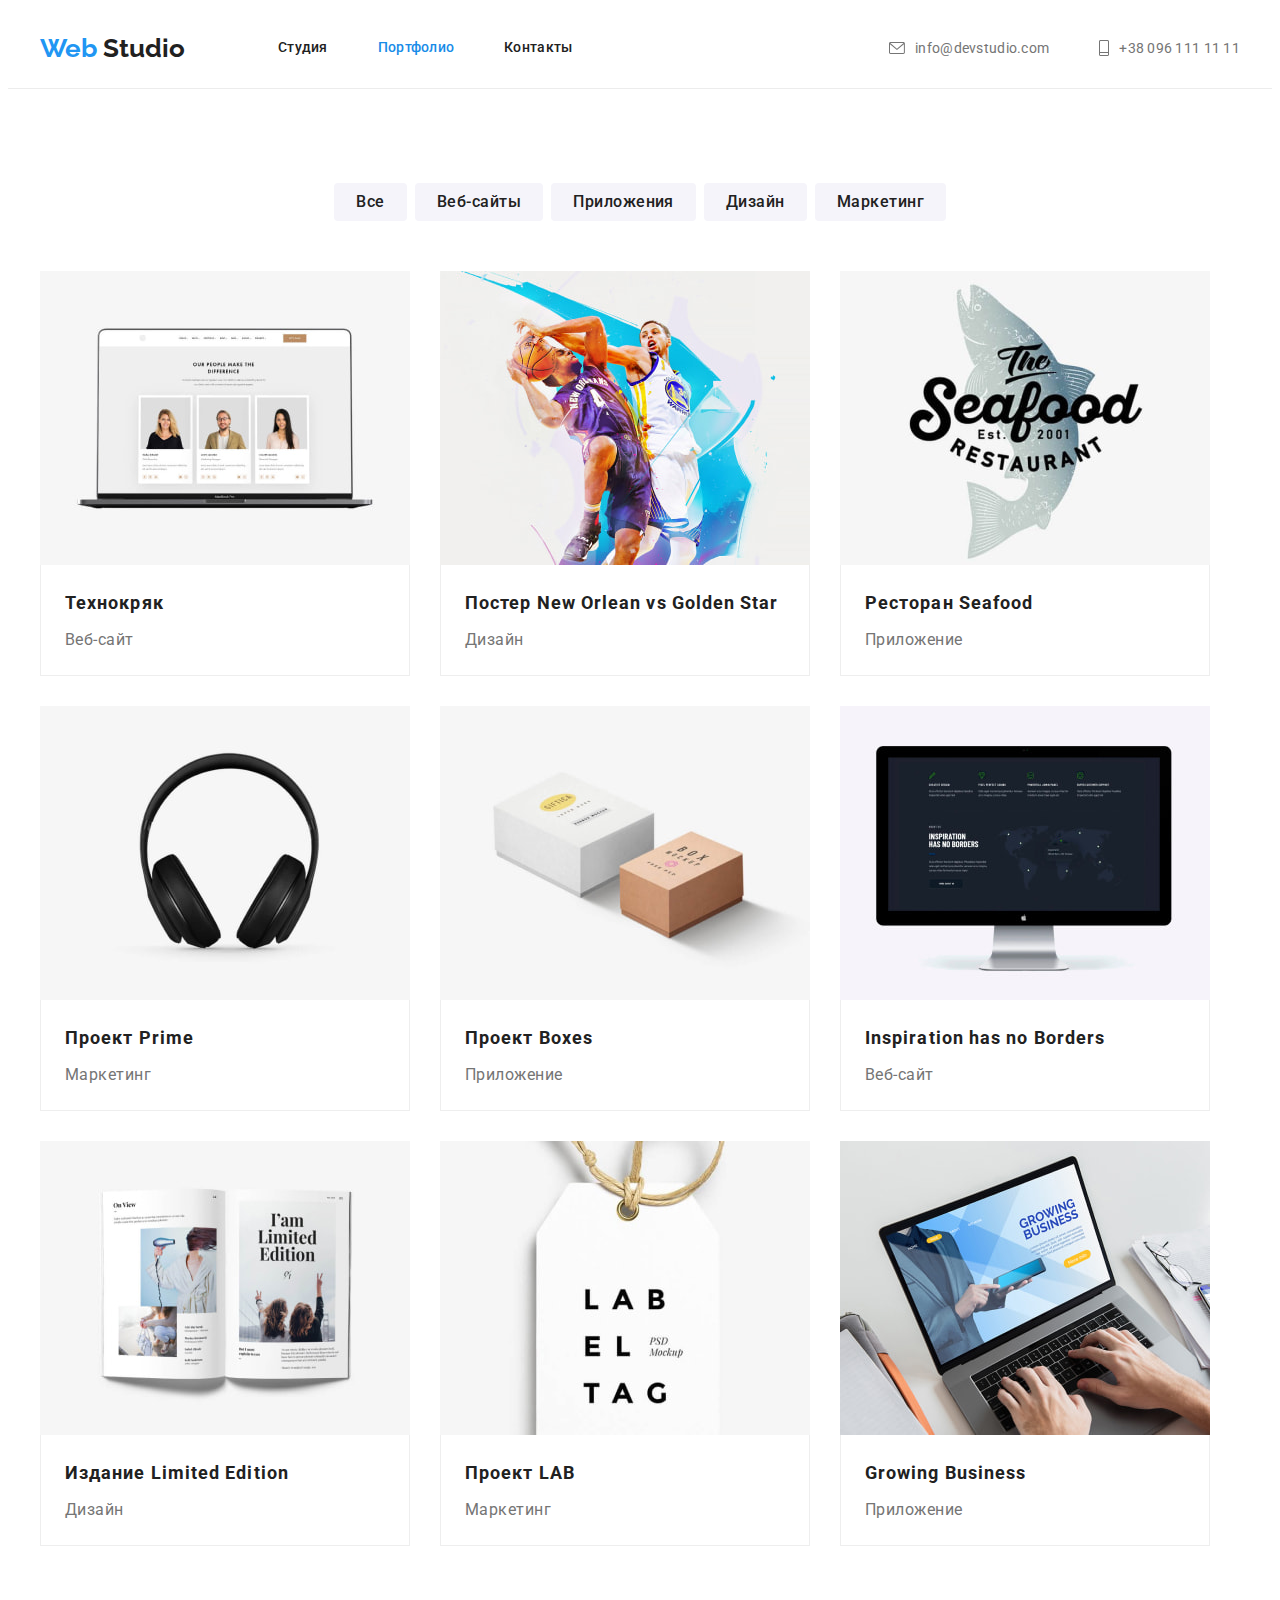
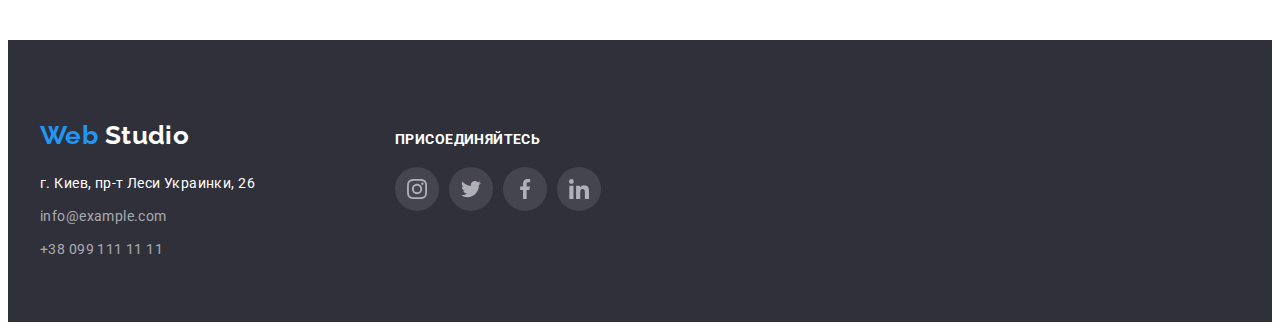
==== portfolio.html @ b0a95724 "copy to portfolio footer and header" ====
<!DOCTYPE html>
<html lang="ru">
	<head>
		<meta charset="UTF-8" />
		<meta http-equiv="X-UA-Compatible" content="IE=edge" />
		<meta name="viewport" content="width=device-width, initial-scale=1.0" />
		<title>Document</title>
		<!-- project fonts -->
		<link rel="preconnect" href="https://fonts.googleapis.com" />
		<link rel="preconnect" href="https://fonts.gstatic.com" crossorigin />
		<link
			href="https://fonts.googleapis.com/css2?family=Raleway:wght@700&family=Roboto:wght@400;500;700;900&display=swap"
			rel="stylesheet"
		/>
		<link
			rel="stylesheet"
			href="https://cdnjs.cloudflare.com/ajax/libs/modern-normalize/1.1.0/modern-normalize.min.css"
			integrity="sha512-wpPYUAdjBVSE4KJnH1VR1HeZfpl1ub8YT/NKx4PuQ5NmX2tKuGu6U/JRp5y+Y8XG2tV+wKQpNHVUX03MfMFn9Q=="
			crossorigin="anonymous"
			referrerpolicy="no-referrer"
		/>
		<link rel="stylesheet" href="./css/styles.css" />
	</head>
	<body>
		<!-- site head -->
		<header class="head">
			<div class="container head-container">
				<nav class="head-base-nav">
					<a class="site-logo" href="/" lang="en">
						Web
						<span class="site-logo-part">Studio</span>
					</a>
					<ul class="navigation">
						<li class="navigation-list"><a class="navigation-links" href="/">Студия</a></li>
						<li class="navigation-list"><a class="navigation-links current" href="./portfolio.html">Портфолио</a></li>
						<li class="navigation-list"><a class="navigation-links" href="#">Контакты</a></li>
					</ul>
				</nav>
				<ul class="head-contacts">
					<li class="head-contacts-list">
						<a class="navigation-contacts" href="mailto:info@devstudio.com">
							<svg class="mail-logo" width="16" height="12">
								<use href="./images/sprite.svg#icon-envelope"></use>
							</svg>
							info@devstudio.com
						</a>
					</li>
					<li class="head-contacts-list">
						<a class="navigation-contacts" href="tel:+380961111111">
							<svg class="phone-icon" width="10" height="16">
								<use href="./images/sprite.svg#icon-phone"></use>
							</svg>
							+38 096 111 11 11
						</a>
					</li>
				</ul>
			</div>
		</header>
		<main>
			<!-- portfolio section -->
			<section class="portfolio section">
				<div class="container">
					<h1 class="portfolio-head" hidden>Портфолио</h1>
					<!-- filter butttons -->
					<ul class="portfolio-button-list">
						<li class="portfolio-buttons"><button class="filter-button" type="button">Все</button></li>
						<li class="portfolio-buttons"><button class="filter-button" type="button">Веб-сайты</button></li>
						<li class="portfolio-buttons"><button class="filter-button" type="button">Приложения</button></li>
						<li class="portfolio-buttons"><button class="filter-button" type="button">Дизайн</button></li>
						<li class="portfolio-buttons"><button class="filter-button" type="button">Маркетинг</button></li>
					</ul>
					<!-- portfolio references -->
					<ul class="portfolio-list">
						<li class="portfolio-item">
							<a class="portfolio-item-box" href="#">
								<div class="Image-styles">
									<img class="portfolio-image" src="./images/portfolio/project-1.jpg" alt="Технокряк" width="370" />
								</div>
								<div class="card-context">
									<h2 class="portfolio-item-head">Технокряк</h2>
									<p class="portfolio-item-class">Веб-сайт</p>
								</div>
							</a>
						</li>
						<li class="portfolio-item">
							<a class="portfolio-item-box" href="#">
								<div class="Image-styles">
									<img
										class="portfolio-image"
										src="./images/portfolio/project-2.jpg"
										alt="Постер New Orlean vs Golden Star"
										width="370"
									/>
								</div>
								<div class="card-context">
									<h2 class="portfolio-item-head">
										Постер
										<span lang="en">New Orlean vs Golden Star</span>
									</h2>
									<p class="portfolio-item-class">Дизайн</p>
								</div>
							</a>
						</li>

						<li class="portfolio-item">
							<a class="portfolio-item-box" href="#">
								<div class="Image-styles">
									<img
										class="portfolio-image"
										src="./images/portfolio/project-3.jpg"
										alt="Ресторан Seafood"
										width="370"
									/>
								</div>
								<div class="card-context">
									<h2 class="portfolio-item-head">
										Ресторан
										<span lang="en">Seafood</span>
									</h2>
									<p class="portfolio-item-class">Приложение</p>
								</div>
							</a>
						</li>
						<li class="portfolio-item">
							<a class="portfolio-item-box" href="#">
								<div class="Image-styles">
									<img class="portfolio-image" src="./images/portfolio/project-4.jpg" alt="Проект Prime" width="370" />
								</div>
								<div class="card-context">
									<h2 class="portfolio-item-head">
										Проект
										<span lang="en">Prime</span>
									</h2>
									<p class="portfolio-item-class">Маркетинг</p>
								</div>
							</a>
						</li>
						<li class="portfolio-item">
							<a class="portfolio-item-box" href="#">
								<div class="Image-styles">
									<img class="portfolio-image" src="./images/portfolio/project-5.jpg" alt="Проект Boxes" width="370" />
								</div>
								<div class="card-context">
									<h2 class="portfolio-item-head">
										Проект
										<span lang="en">Boxes</span>
									</h2>
									<p class="portfolio-item-class">Приложение</p>
								</div>
							</a>
						</li>
						<li class="portfolio-item">
							<a class="portfolio-item-box" href="#">
								<div class="Image-styles">
									<img
										class="portfolio-image"
										src="./images/portfolio/project-6.jpg"
										alt="Inspiration has no Borders"
										width="370"
									/>
								</div>
								<div class="card-context">
									<h2 class="portfolio-item-head" lang="en">Inspiration has no Borders</h2>
									<p class="portfolio-item-class">Веб-сайт</p>
								</div>
							</a>
						</li>
						<li class="portfolio-item">
							<a class="portfolio-item-box" href="#">
								<div class="Image-styles">
									<img
										class="portfolio-image"
										src="./images/portfolio/project-7.jpg"
										alt="Издание Limited Edition"
										width="370"
									/>
								</div>
								<div class="card-context">
									<h2 class="portfolio-item-head">
										Издание
										<span lang="en">Limited Edition</span>
									</h2>
									<p class="portfolio-item-class">Дизайн</p>
								</div>
							</a>
						</li>
						<li class="portfolio-item">
							<a class="portfolio-item-box" href="#">
								<div class="Image-styles">
									<img class="portfolio-image" src="./images/portfolio/project-8.jpg" alt="Проект LAB" width="370" />
								</div>
								<div class="card-context">
									<h2 class="portfolio-item-head">
										Проект
										<span lang="en">LAB</span>
									</h2>
									<p class="portfolio-item-class">Маркетинг</p>
								</div>
							</a>
						</li>
						<li class="portfolio-item">
							<a class="portfolio-item-box" href="#">
								<div class="Image-styles">
									<img
										class="portfolio-image"
										src="./images/portfolio/project-9.jpg"
										alt="Growing Business"
										width="370"
									/>
								</div>
								<div class="card-context">
									<h2 class="portfolio-item-head" lang="en">Growing Business</h2>
									<p class="portfolio-item-class">Приложение</p>
								</div>
							</a>
						</li>
					</ul>
				</div>
			</section>
		</main>
		<!-- footer -->
		<footer class="bottom">
			<div class="container bottom-container">
				<div class="bottom-address">
					<a lang="en" class="bottom-site-logo" href="/">
						Web
						<span class="site-logo-part-2">Studio</span>
					</a>
					<address class="bottom-address">
						<p class="address">г. Киев, пр-т Леси Украинки, 26</p>
						<ul class="bottom-list">
							<li class="bottom-list-mail">
								<a class="bottom-nav-links" href="mailto:info@example.com">info@example.com</a>
							</li>
							<li>
								<a class="bottom-nav-links" href="tel:+380991111111">+38 099 111 11 11</a>
							</li>
						</ul>
					</address>
				</div>
				<div class="bottom-social">
					<h3 class="bottom-social-head">ПРИСОЕДИНЯЙТЕСЬ</h3>
					<ul class="bottom-social-links">
						<li class="team-social-items">
							<a
								class="team-social-link bottom-social-link"
								href="#"
								target="_blanck"
								rel="noopener noreferrer"
								aria-label="иконка Instagramm"
							>
								<svg class="team-social-icon" width="20" height="20">
									<use href="./images/sprite.svg#icon-instagram"></use>
								</svg>
							</a>
						</li>
						<li class="team-social-items">
							<a
								class="team-social-link bottom-social-link"
								href="#"
								target="_blanck"
								rel="noopener noreferrer"
								aria-label="иконка Twitter"
							>
								<svg class="team-social-icon" width="20" height="20">
									<use href="./images/sprite.svg#icon-twitter"></use>
								</svg>
							</a>
						</li>
						<li class="team-social-items">
							<a
								class="team-social-link bottom-social-link"
								href="#"
								target="_blanck"
								rel="noopener noreferrer"
								aria-label="иконка Facebook"
							>
								<svg class="team-social-icon" width="20" height="20">
									<use href="./images/sprite.svg#icon-facebook"></use>
								</svg>
							</a>
						</li>
						<li class="team-social-items">
							<a
								class="team-social-link bottom-social-link"
								href="#"
								target="_blanck"
								rel="noopener noreferrer"
								aria-label="иконка LinkedIn"
							>
								<svg class="team-social-icon" width="20" height="20">
									<use href="./images/sprite.svg#icon-linkedin"></use>
								</svg>
							</a>
						</li>
					</ul>
				</div>
			</div>
		</footer>
	</body>
</html>
---- css/styles.css ----
:root {
    --main-text-color: #212121;
    --secondary-text-color: #757575;
    --main-button-text-color: #FFFFFF;
    --main-background-color: #FFFFFF;
    --secobdary-background-color: #E5E5E5;
    --third-background-color:#F5F4FA;
    --heroic-background-color: #2F303A;
    --main-hover-color: #2196F3;
    --heroic-button-hover:#188CE8;
    --bottom-links-color: rgba(255, 255, 255, 0.6);
    --head-border-line-color: #ECECEC;
    --heroic-gradient: rgba(47, 48, 58, 0.4);
    --social-icon-color:#AFB1B8;
    --bottom-social-link-background:rgba(255, 255, 255, 0.1);
}

/*~~~~~~~~~~~~~~~~~~
 common body styles 
 ~~~~~~~~~~~~~~~~~~*/

body {
    font-family: 'Roboto', sans-serif;
    color:var(--main-text-color);
    background-color: var(--main-background-color);
    font-size: 14px;
}

h1, 
h2, 
h3, 
h4, 
h5, 
h6, 
p {
    margin: 0px;
}

img {
    display: block;
}
ul {
    padding-inline-start: 0px;
    margin-block-end: 0px;
    margin-block-start: 0px;
}

/* ~~~~~~
container
~~~~~~~~*/

.container {
    width: 1200px;
    padding-left: 15px;
    padding-right: 15px;
    margin-left: auto;
    margin-right: auto;
    /* outline: 1px solid tomato; */
}

/*~~~~~~~~~~~~ 
Common section
~~~~~~~~~~~~~~*/

.section {
    padding-top: 94px;
    padding-bottom: 94px;
}

/*~~~~~~~~~~~~
header styles 
~~~~~~~~~~~~~*/

.head {
    background-color: var(--main-background-color);
    list-style-type: none;
    border-bottom: 1px solid var(--head-border-line-color);
    align-items: center;
}
.head-container {
    display: flex;
    align-items: center;
}
.head-base-nav {
    display: flex;
    align-items: center;
}
.head-contacts {
    display: flex;
    align-items: center;
}
.navigation-contacts {
    display: flex;
    align-items: center;
}
.mail-logo {
    margin-right: 10px;
    fill: var(--secondary-text-color);
}
.phone-icon {
    margin-right: 10px;
    fill: var(--secondary-text-color);
}
   
.site-logo {  
  
    font-weight: 700;
    font-family: 'Raleway';
    font-size: 26px;
    line-height: 1.19;
    text-decoration: none;
    color: var(--main-hover-color);
    tab-size: 0px;
    margin-right: 93px;
    padding-top: 24px;
    padding-bottom: 24px;

  
}
.site-logo-part {
    color: var(--main-text-color);
}

.navigation {
    list-style-type: none;
    padding-left: 0px;
    display: flex;
    align-items: center;
    margin-bottom: 0;
    margin-top: 0;
}
.navigation-list {
    margin-right: 50px;
}
.navigation-list:last-child {
    margin-right: 0;
}
.navigation-links {
    text-decoration: none;
    font-weight: 500;
    line-height: 1.14;
    letter-spacing: 0.02em;
    color: currentColor;
    display: block;
    padding-bottom: 32px;
    padding-top: 32px;
}
.navigation-links:last-child {
    margin-right: 0;
}

.head-contacts {
    list-style-type: none;
    margin-left: auto;
    display: flex;
    margin-top: 0; 
    margin-bottom: 0;
}
.navigation-contacts {
    text-decoration: none;
    line-height: 16px;
    letter-spacing: 0.02em;
    color: var(--secondary-text-color);
    padding-bottom: 32px;
    padding-top: 32px;
  
}
.head-contacts-list {
    margin-right: 50px;
}
.head-contacts-list:last-child {
    margin-right: 0;
}
.current {
    color: var(--heroic-button-hover);
}

.navigation-links:hover,
.navigation-links:focus,
.navigation-contacts:hover,
.navigation-contacts:focus
 {
    color: var(--main-hover-color);
}
.navigation-contacts:hover .mail-logo,
.navigation-contacts:focus .mail-logo,
.navigation-contacts:hover .phone-icon,
.navigation-contacts:focus .phone-icon
{
    fill: var(--main-hover-color);
}



/* ~~~~~~~~~~
heroic styles 
~~~~~~~~~~~~~
*/

.heroic {
    max-width: 1600px;
    margin-left: auto;
    margin-right: auto;


 
    background-image: linear-gradient(rgba(47, 48, 58, 0.4), rgba(47, 48, 58, 0.4)),
        url(../images/heroic/heroic.png);
   
    background-color: var(--heroic-background-color);
    background-repeat: no-repeat;
    background-position: center;
    background-size: cover;
    

    padding-top: 200px;
    padding-bottom: 200px;
}
.heroic-header {
    margin-bottom: 30px;
    font-weight: 900;
    font-size: 44px;
    line-height: 1.36;    
    text-align: center;
    letter-spacing: 0.06em;
    text-transform: uppercase;
    color: var(--main-button-text-color)
    
}
.heroic-button {
    display: block;
    margin-right: auto;
    margin-left: auto;
    align-items: center;
    text-align: center;
    min-width: 200px;
    min-height: 50px;
    max-width: 240px;
    
    background-color: var(--main-hover-color);
    color: var(--main-button-text-color);
    font-weight: 700;
    box-shadow: 0px 4px 4px rgba(0, 0, 0, 0.15);
    border: 0px;
    border-radius: 4px;
    font-size: 16px;
    line-height: 1.88;    
    letter-spacing: 0.06em;
    cursor: pointer;
    font-family: inherit;
    padding: 10px 32px;

}

.hero-container {
    width: 696px;
}

.heroic-button:hover,
.heroic-button:focus
 {
    background: var(--heroic-button-hover);
    box-shadow: 0px 4px 4px rgba(0, 0, 0, 0.15);
}

/*~~~~~~~~~~~~ 
feauter styles
 ~~~~~~~~~~~*/

.feauters-head {
    /* visibility: hidden; */
}
.feauters-list {
    list-style-type: none;
    display: flex;
    justify-content: space-between;
}
.features-list-block {
    width: 270px;
}

.feauters-chapters {
    font-size: 14px;
    font-weight: 700;
    line-height: 1.14;
    letter-spacing: 0.03em;
    text-transform: uppercase;
    margin-bottom: 10px;
}
.feauters-text {
    line-height: 1.71;   
    letter-spacing: 0.03em;
    color: var(--secondary-text-color);
}
.feauters-icons-list {
    list-style-type: none;
    display: flex;
    align-items: center;
    justify-content:space-between;
}
.feauters-icon-container {
    width: 270px;
    height: 120px;
    background-color: var(--third-background-color);
    border-radius: 4px;
    display: flex;
    align-items: center;
    justify-content: center;
    margin-bottom: 30px;
}

.activities {
    padding-top: 0;
}
.activities-head {
    font-size: 36px;
    line-height: 1.17;
    font-weight: 700;
    text-align: center;
    letter-spacing: 0.03em;
    margin-bottom: 50px;
}
.activities-list {
    list-style-type: none;
    display: flex;
    justify-content: space-between;
}

/*~~~~~~~~~~
 Team styles
~~~~~~~~~~*/

.team {
    background-color: var(--third-background-color);
}
.team-head {
    font-size: 36px;
    font-weight: 700;
    line-height: 1.17;
    text-align: center;
    letter-spacing: 0.03em; 
    margin-bottom: 50px;
}
.team-list {
    list-style-type: none;
    display: flex;
    padding-left: 0;
    margin: 0;
    justify-content: space-between;
}
.team-member {
    
    background: var(--main-background-color);   
    box-shadow: 0px 1px 3px rgba(0, 0, 0, 0.12),
    0px 1px 1px rgba(0, 0, 0, 0.14),
    0px 2px 1px rgba(0, 0, 0, 0.2);
    border-radius: 0px 0px 4px 4px;
}
.team-member-info {
    padding-top: 30px;
    padding-left: auto;
    padding-right: auto;
}
.team-member-name {
    font-weight: 500;
    font-size: 16px;
    line-height: 1.19;
    text-align: center;
    letter-spacing: 0.03em;
    margin-bottom: 10px;
}
.team-member-position {
    font-size: 16px;
    line-height: 1.19;
    text-align: center;
    letter-spacing: 0.03em;
    color: var(--secondary-text-color);
    margin-bottom: 16px;
}
.team-social-items:not(:last-child){
    margin-right: 10px;
} 


.team-social-links {
    list-style-type: none;
    display: flex;
    justify-content: center;
    align-items: center;
    padding-right: 32px;
    padding-bottom: 30px;
    padding-left: 32px;
}
.team-social-link
{
    display: flex;
    justify-content: center;
    align-items: center;
    width: 44px;
    height: 44px;
    border-radius: 50%;
    fill: var(--social-icon-color) ;
}
.team-social-link:hover .team-social-icon,
.team-social-link:focus .team-social-icon
{
  
    fill: var(--main-button-text-color);
}
.team-social-link:hover,
.team-social-link:focus {
    background-color: var(--main-hover-color);
}
/*~~~~~~~~~~~ 
Clients styles 
~~~~~~~~~~~~*/

.clients-header {
font-weight: 700;
font-size: 36px;
line-height: 1.17;
text-align: center;
letter-spacing: 0.03em;
color: var(--main-text-color);
align-items: center;
margin-bottom: 50px;
}
.clients-list {
    list-style-type: none;
    display: flex;
    align-items: center;
    justify-content: center;
}
.client-list-item {
    display: flex;
    align-items: center;
    justify-content: center;
    width: 170px;
    height: 92px;
    border: 1px solid var(--social-icon-color) ;
    border-radius: 4px;
}
.client-link {
    padding: 16px 32px;
}

.client-list-item:not(:last-child) {
    margin-right: 30px;
}

.client-item {
    fill: var(--social-icon-color);
}
.client-link:hover .client-item,
.client-link:focus .client-item {
    fill: var(--main-hover-color);
}
.client-list-item:hover,
.client-list-item:focus {
    border: 1px solid var(--main-hover-color);
}

/*~~~~~~~~~~~ 
Footer styles 
~~~~~~~~~~~~*/

.bottom {
    background-color: #2F303A;
    padding-top: 60px; 
    padding-bottom: 60px;
}
.bottom-container {
    display: flex;
    align-items: baseline;
}
.bottom-site-logo {
    
    font-weight: 700;
    font-family: 'Raleway';
    font-size: 26px;
    line-height: 1.19;
    text-decoration: none;
    color: var(--main-hover-color);
    tab-size: 0px;
    
}
.site-logo-part-2 {
    color: var(--main-button-text-color)
}
.bottom-address {
    margin-top: 20px;
    font-style: normal;
    line-height: 1.71;
    letter-spacing: 0.03em;
    color: var(--main-button-text-color)
}
.address {
    margin-bottom: 9px;
}
.bottom-list {
    list-style-type: none;
    padding-left: 0;
    margin: 0;
}
.bottom-nav-links {
    margin-bottom: 0;
    text-decoration: none;
    line-height: 1.71;
    letter-spacing: 0.03em;
    color: var(--bottom-links-color);
}
.bottom-list-mail {
    margin-bottom: 9px;
}

.bottom-nav-links:hover,
.bottom-nav-links:focus{
    color: var(--main-hover-color);
}
.bottom-social-head {
    font-weight: 700;
    font-size: 14px;
    line-height: 16px;
    letter-spacing: 0.03em;
    color: var(--main-button-text-color);
    display: block;
    margin-bottom: 20px;
}
.bottom-address {
    margin-right: 70px;
}
.bottom-social-links {
    display: flex;
    justify-content: left;
    align-items: center;
    list-style-type: none;
    
}
.bottom-social-link {
    background-color: var(--bottom-social-link-background);
}

/*~~~~~~~~~~~~ 
portfolio part
~~~~~~~~~~~~*/

.portfolio {

}

.portfolio-head {
    
}
.portfolio-button-list {
    display: flex;
    justify-content: center;
    list-style-type: none;
    margin-bottom: 50px;
}
.filter-button {
    min-width: 73px;
    min-height: 38px;
    max-width: 150px;

    padding: 6px 22px;
    text-align: center;

    background-color: var(--third-background-color);
    border: 0px;
    border-radius: 4px;
    font-weight: 500;
    font-size: 16px;
    font-family: inherit;
    line-height: 1.63; 
    letter-spacing: 0.03em;
    color: currentColor;
    cursor: pointer;
}
.portfolio-buttons {
    margin-right: 8px;
}
.portfolio-buttons:last-child {
    margin-right: 0;
}

.filter-button:hover,
.filter-button:focus{
    color: var(--main-button-text-color);
    background-color: var(--main-hover-color);
    box-shadow: 0px 3px 1px rgba(0, 0, 0, 0.1),
    0px 1px 2px rgba(0, 0, 0, 0.08),
    0px 2px 2px rgba(0, 0, 0, 0.12);
    border-radius: 4px;
}
.portfolio-list {
    list-style-type: none;
    display: flex;
    flex-wrap: wrap;
}
.portfolio-item {
    width: 370px;
    margin-right: 30px;
    margin-bottom: 30px;
    background: var(--main-background-color);
    box-sizing: border-box;
    
}
.portfolio-item:hover {
    box-shadow: 0px 1px 1px rgba(0, 0, 0, 0.12), 0px 4px 4px 
    rgba(0, 0, 0, 0.06), 1px 4px 6px rgba(0, 0, 0, 0.16);
}
.portfolio-item-box:focus {
    box-shadow: 0px 1px 1px rgba(0, 0, 0, 0.12), 0px 4px 4px 
    rgba(0, 0, 0, 0.06), 1px 4px 6px rgba(0, 0, 0, 0.16);
}

.portfolio-item:nth-child(3n) {
    margin-right: 0;
}
.portfolio-item:nth-last-child(-n+3) {
    margin-bottom: 0;
} 
.portfolio-image {
   

}
.card-context {
    padding: 20px 24px;
    border: 1px solid #EEEEEE;
    border-top: none;
}

.portfolio-item-head {
    margin-bottom: 4px;
    font-size: 18px;
    line-height: 2;
    font-weight: 700;
    letter-spacing: 0.06em;
    color: var(--main-text-color);
}
.portfolio-item-box {
    text-decoration: none;
    display: inline-block;
}
.portfolio-item-class {
    font-size: 16px;
    line-height: 1.88;
    letter-spacing: 0.03em;
    color: var(--secondary-text-color);
}
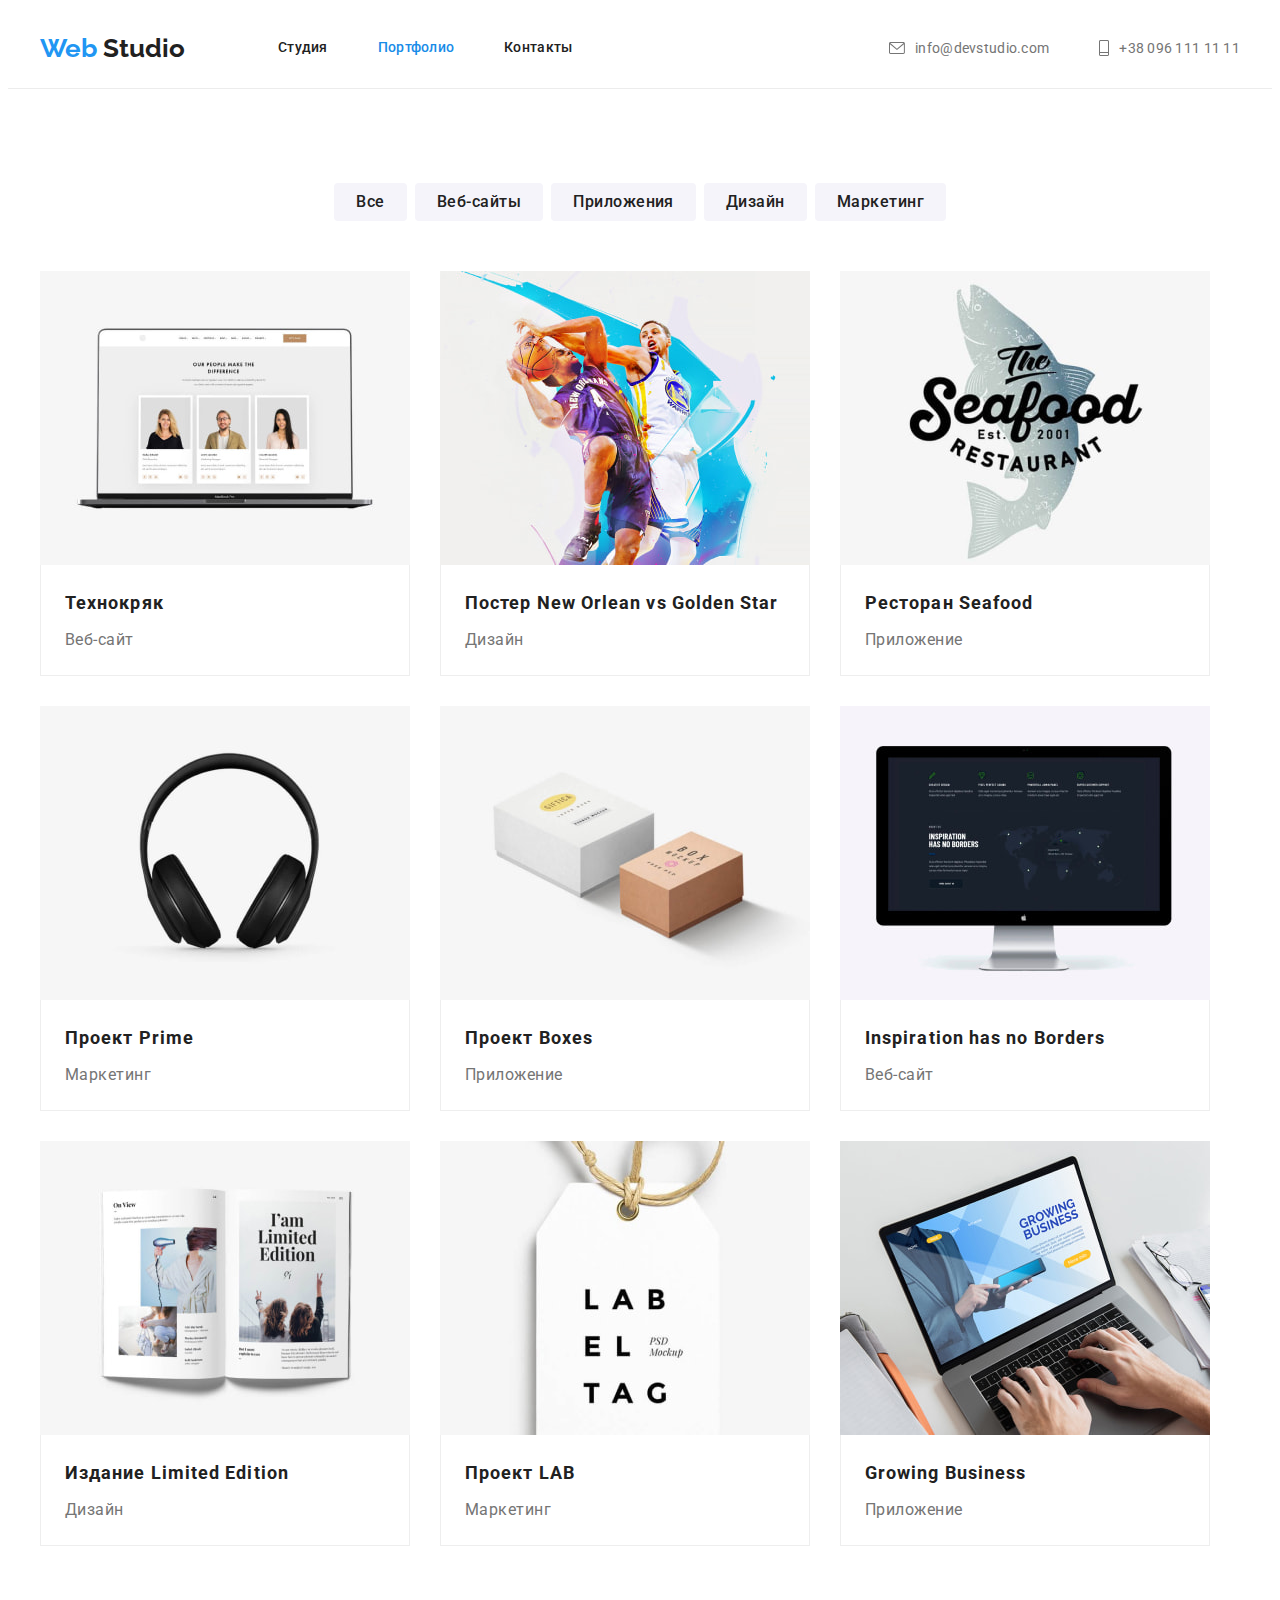
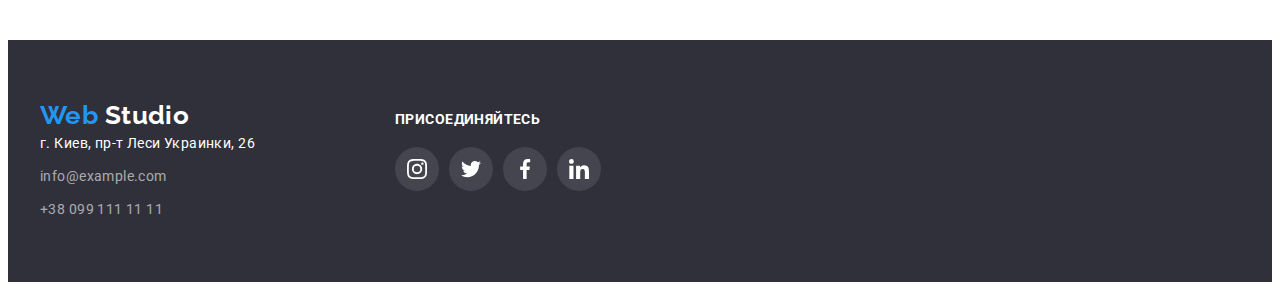
==== commit 65a5cae3: "fix dz 4" ====
--- a/portfolio.html
+++ b/portfolio.html
@@ -26,12 +26,14 @@
 		<header class="head">
 			<div class="container head-container">
 				<nav class="head-base-nav">
-					<a class="site-logo" href="/" lang="en">
+					<a class="site-logo" href="index.html" lang="en">
 						Web
 						<span class="site-logo-part">Studio</span>
 					</a>
 					<ul class="navigation">
-						<li class="navigation-list"><a class="navigation-links" href="/">Студия</a></li>
+						<li class="navigation-list">
+							<a class="navigation-links" href="./index.html">Студия</a>
+						</li>
 						<li class="navigation-list"><a class="navigation-links current" href="./portfolio.html">Портфолио</a></li>
 						<li class="navigation-list"><a class="navigation-links" href="#">Контакты</a></li>
 					</ul>
@@ -222,7 +224,7 @@
 		<footer class="bottom">
 			<div class="container bottom-container">
 				<div class="bottom-address">
-					<a lang="en" class="bottom-site-logo" href="/">
+					<a lang="en" class="bottom-site-logo" href="index.html">
 						Web
 						<span class="site-logo-part-2">Studio</span>
 					</a>
@@ -239,13 +241,12 @@
 					</address>
 				</div>
 				<div class="bottom-social">
-					<h3 class="bottom-social-head">ПРИСОЕДИНЯЙТЕСЬ</h3>
+					<p class="bottom-social-head">ПРИСОЕДИНЯЙТЕСЬ</p>
 					<ul class="bottom-social-links">
 						<li class="team-social-items">
 							<a
 								class="team-social-link bottom-social-link"
 								href="#"
-								target="_blanck"
 								rel="noopener noreferrer"
 								aria-label="иконка Instagramm"
 							>
@@ -258,7 +259,6 @@
 							<a
 								class="team-social-link bottom-social-link"
 								href="#"
-								target="_blanck"
 								rel="noopener noreferrer"
 								aria-label="иконка Twitter"
 							>
@@ -271,7 +271,6 @@
 							<a
 								class="team-social-link bottom-social-link"
 								href="#"
-								target="_blanck"
 								rel="noopener noreferrer"
 								aria-label="иконка Facebook"
 							>
@@ -284,7 +283,6 @@
 							<a
 								class="team-social-link bottom-social-link"
 								href="#"
-								target="_blanck"
 								rel="noopener noreferrer"
 								aria-label="иконка LinkedIn"
 							>
--- a/css/styles.css
+++ b/css/styles.css
@@ -273,10 +273,13 @@
 .feauters-list {
     list-style-type: none;
     display: flex;
-    justify-content: space-between;
+ 
 }
 .features-list-block {
     width: 270px;
+}
+.features-list-block:not(:last-child){
+    margin-right: 30px;
 }
 
 .feauters-chapters {
@@ -346,7 +349,6 @@
     display: flex;
     padding-left: 0;
     margin: 0;
-    justify-content: space-between;
 }
 .team-member {
     
@@ -355,11 +357,13 @@
     0px 1px 1px rgba(0, 0, 0, 0.14),
     0px 2px 1px rgba(0, 0, 0, 0.2);
     border-radius: 0px 0px 4px 4px;
+  
+}
+.team-member:not(:last-child){
+    margin-right: 30px;
 }
 .team-member-info {
-    padding-top: 30px;
-    padding-left: auto;
-    padding-right: auto;
+    padding: 30px 32px;
 }
 .team-member-name {
     font-weight: 500;
@@ -387,9 +391,6 @@
     display: flex;
     justify-content: center;
     align-items: center;
-    padding-right: 32px;
-    padding-bottom: 30px;
-    padding-left: 32px;
 }
 .team-social-link
 {
@@ -441,7 +442,7 @@
     border-radius: 4px;
 }
 .client-link {
-    padding: 16px 32px;
+    /* padding: 16px 32px; */
 }
 
 .client-list-item:not(:last-child) {
@@ -488,11 +489,13 @@
     color: var(--main-button-text-color)
 }
 .bottom-address {
-    margin-top: 20px;
+    margin-right: 70px;
     font-style: normal;
     line-height: 1.71;
     letter-spacing: 0.03em;
     color: var(--main-button-text-color)
+    
+
 }
 .address {
     margin-bottom: 9px;
@@ -526,15 +529,15 @@
     display: block;
     margin-bottom: 20px;
 }
-.bottom-address {
-    margin-right: 70px;
-}
 .bottom-social-links {
     display: flex;
     justify-content: left;
     align-items: center;
     list-style-type: none;
     
+}
+.bottom-social-link>.team-social-icon {
+    fill: var(--main-button-text-color);
 }
 .bottom-social-link {
     background-color: var(--bottom-social-link-background);
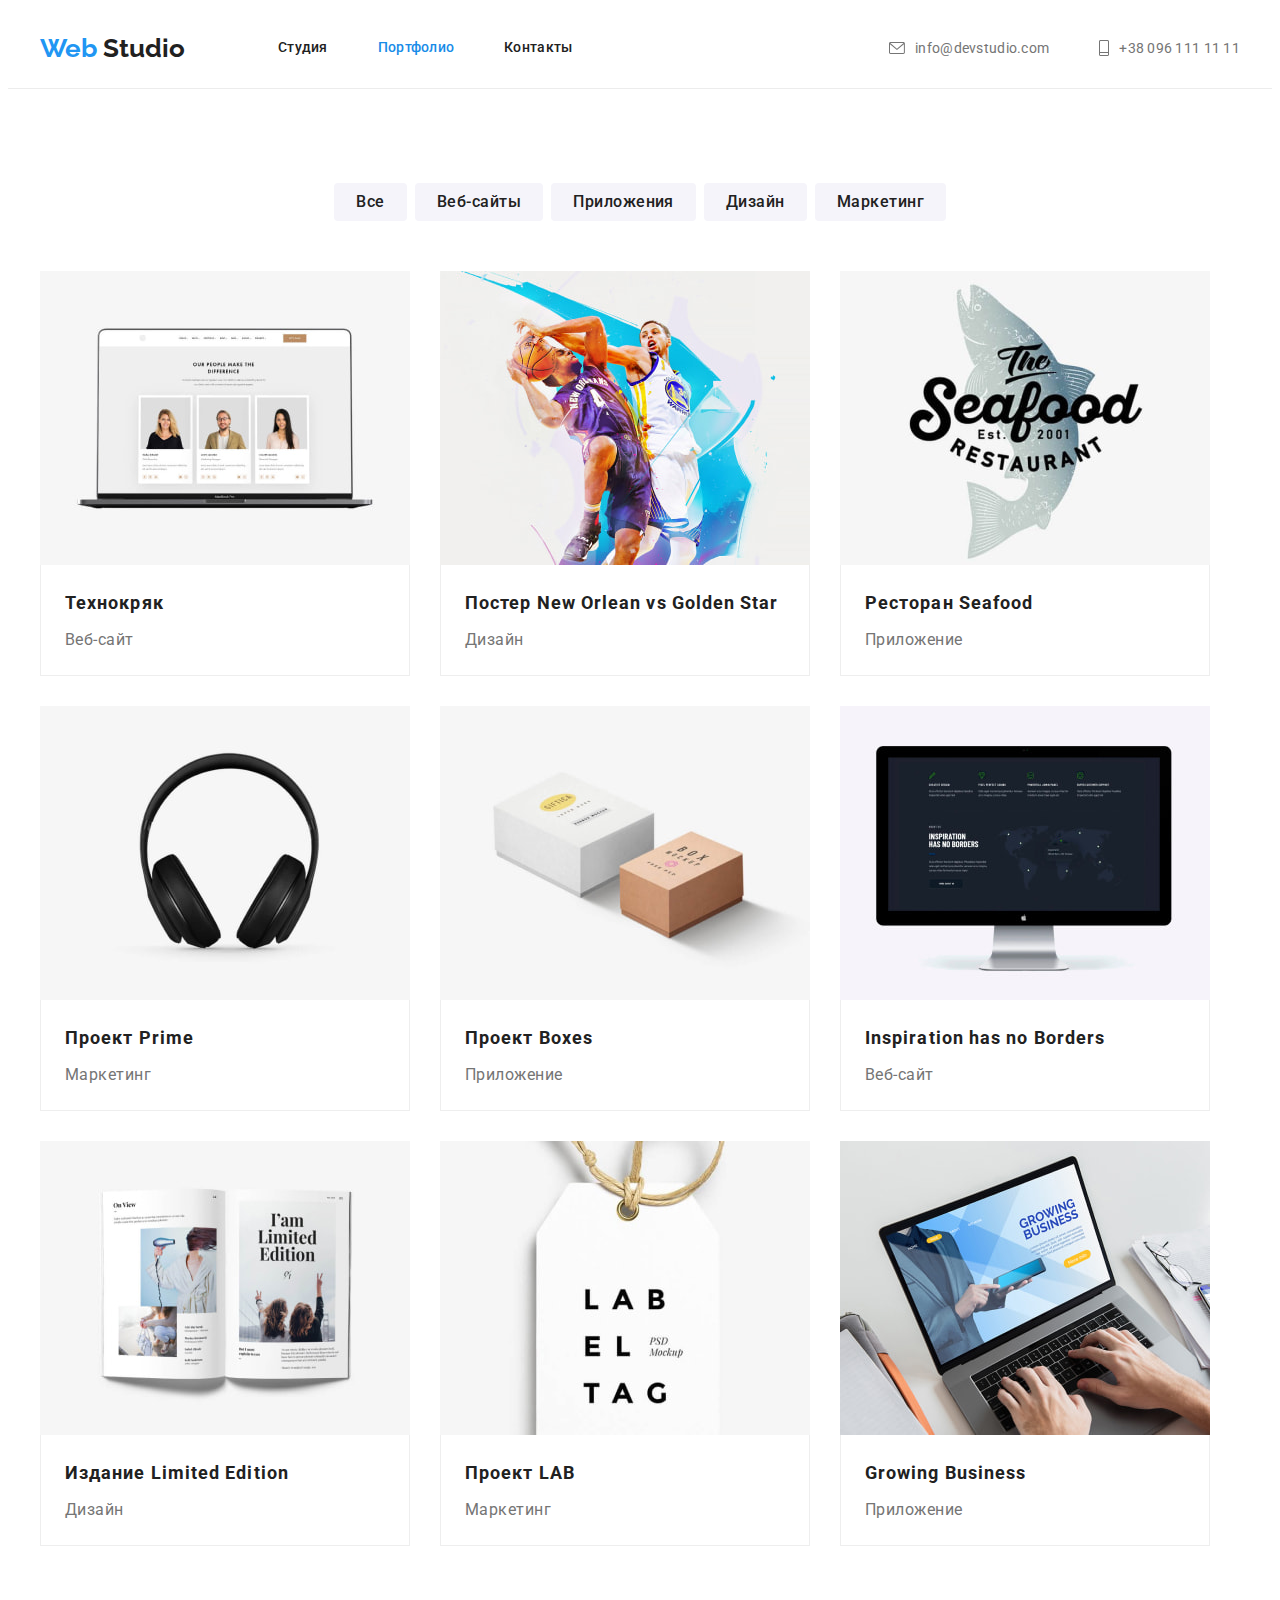
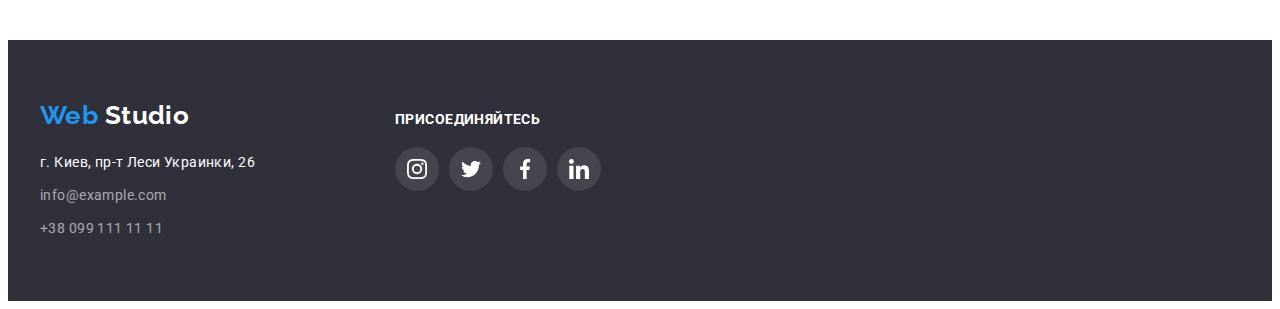
==== commit a3f39030: "dz4 footer fix" ====
--- a/css/styles.css
+++ b/css/styles.css
@@ -475,7 +475,8 @@
     align-items: baseline;
 }
 .bottom-site-logo {
-    
+    display: inline-block;
+    margin-bottom: 20px;
     font-weight: 700;
     font-family: 'Raleway';
     font-size: 26px;
@@ -483,6 +484,7 @@
     text-decoration: none;
     color: var(--main-hover-color);
     tab-size: 0px;
+
     
 }
 .site-logo-part-2 {
